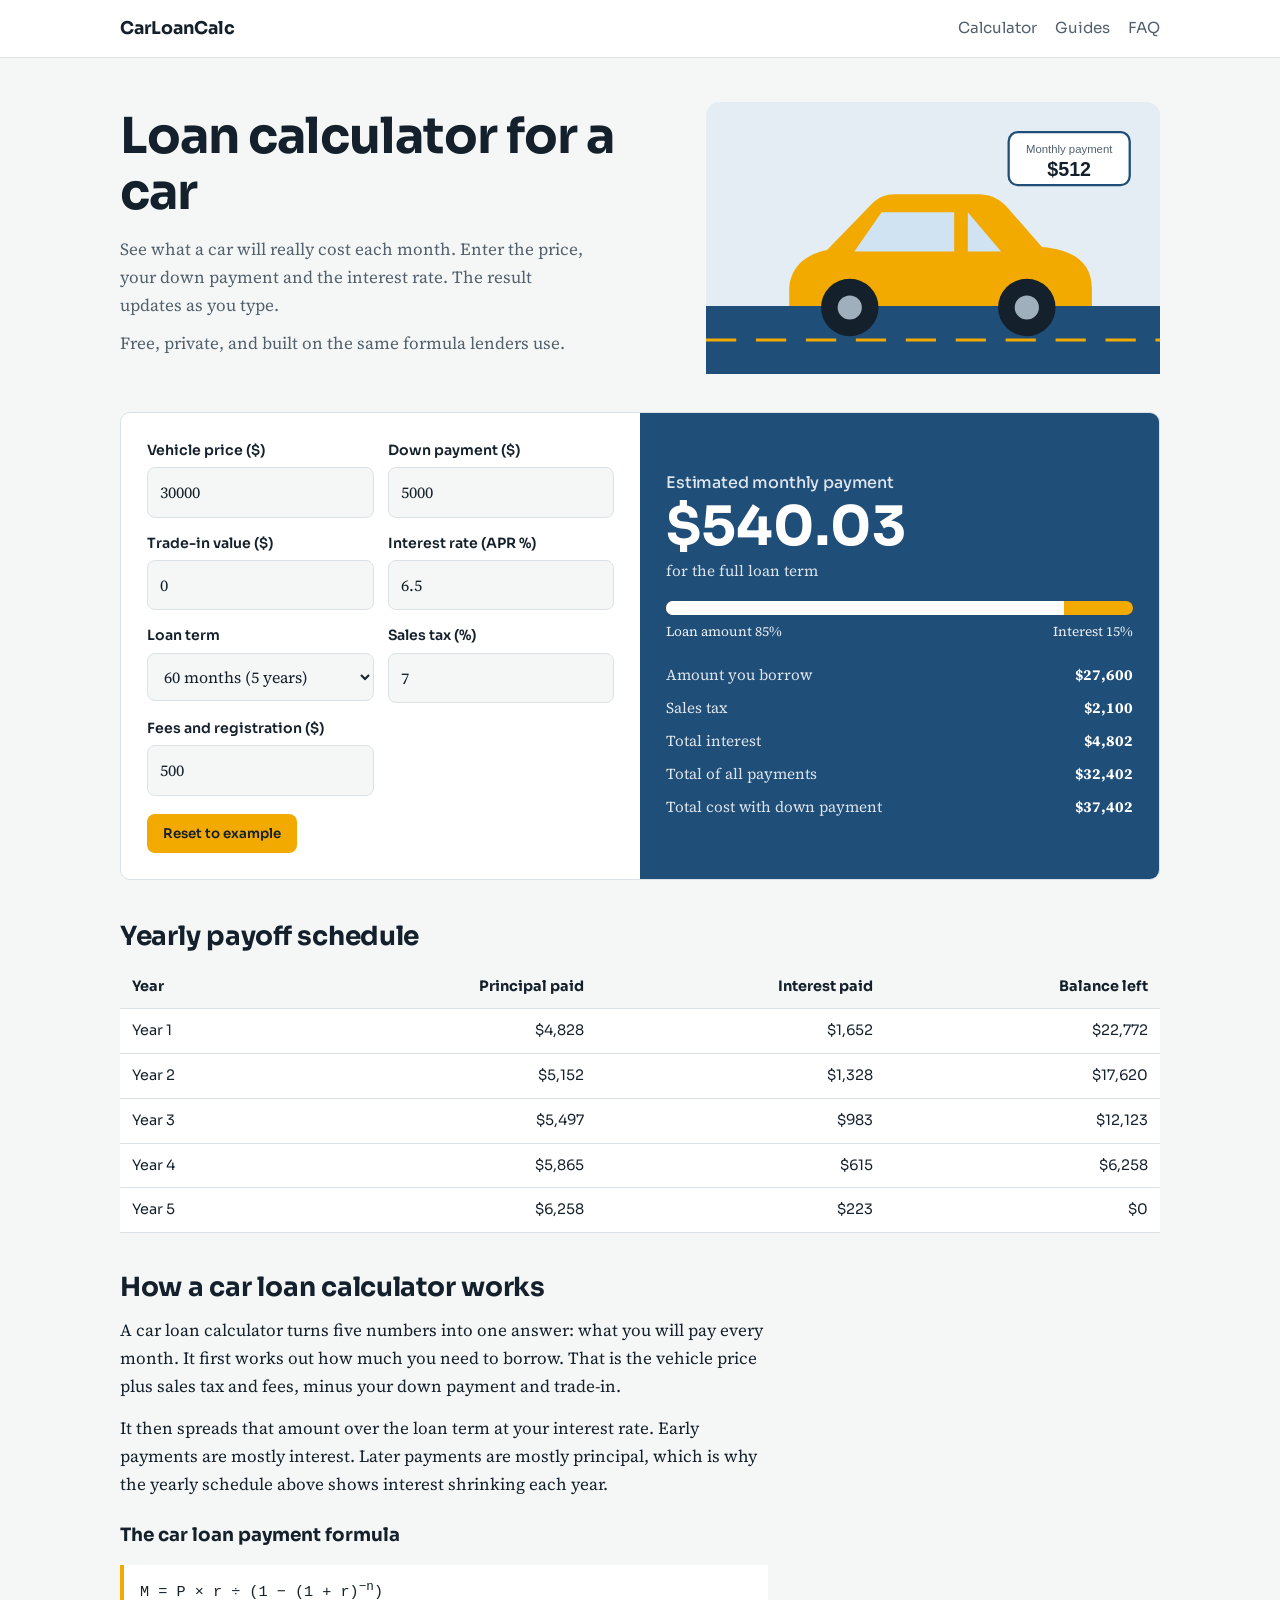
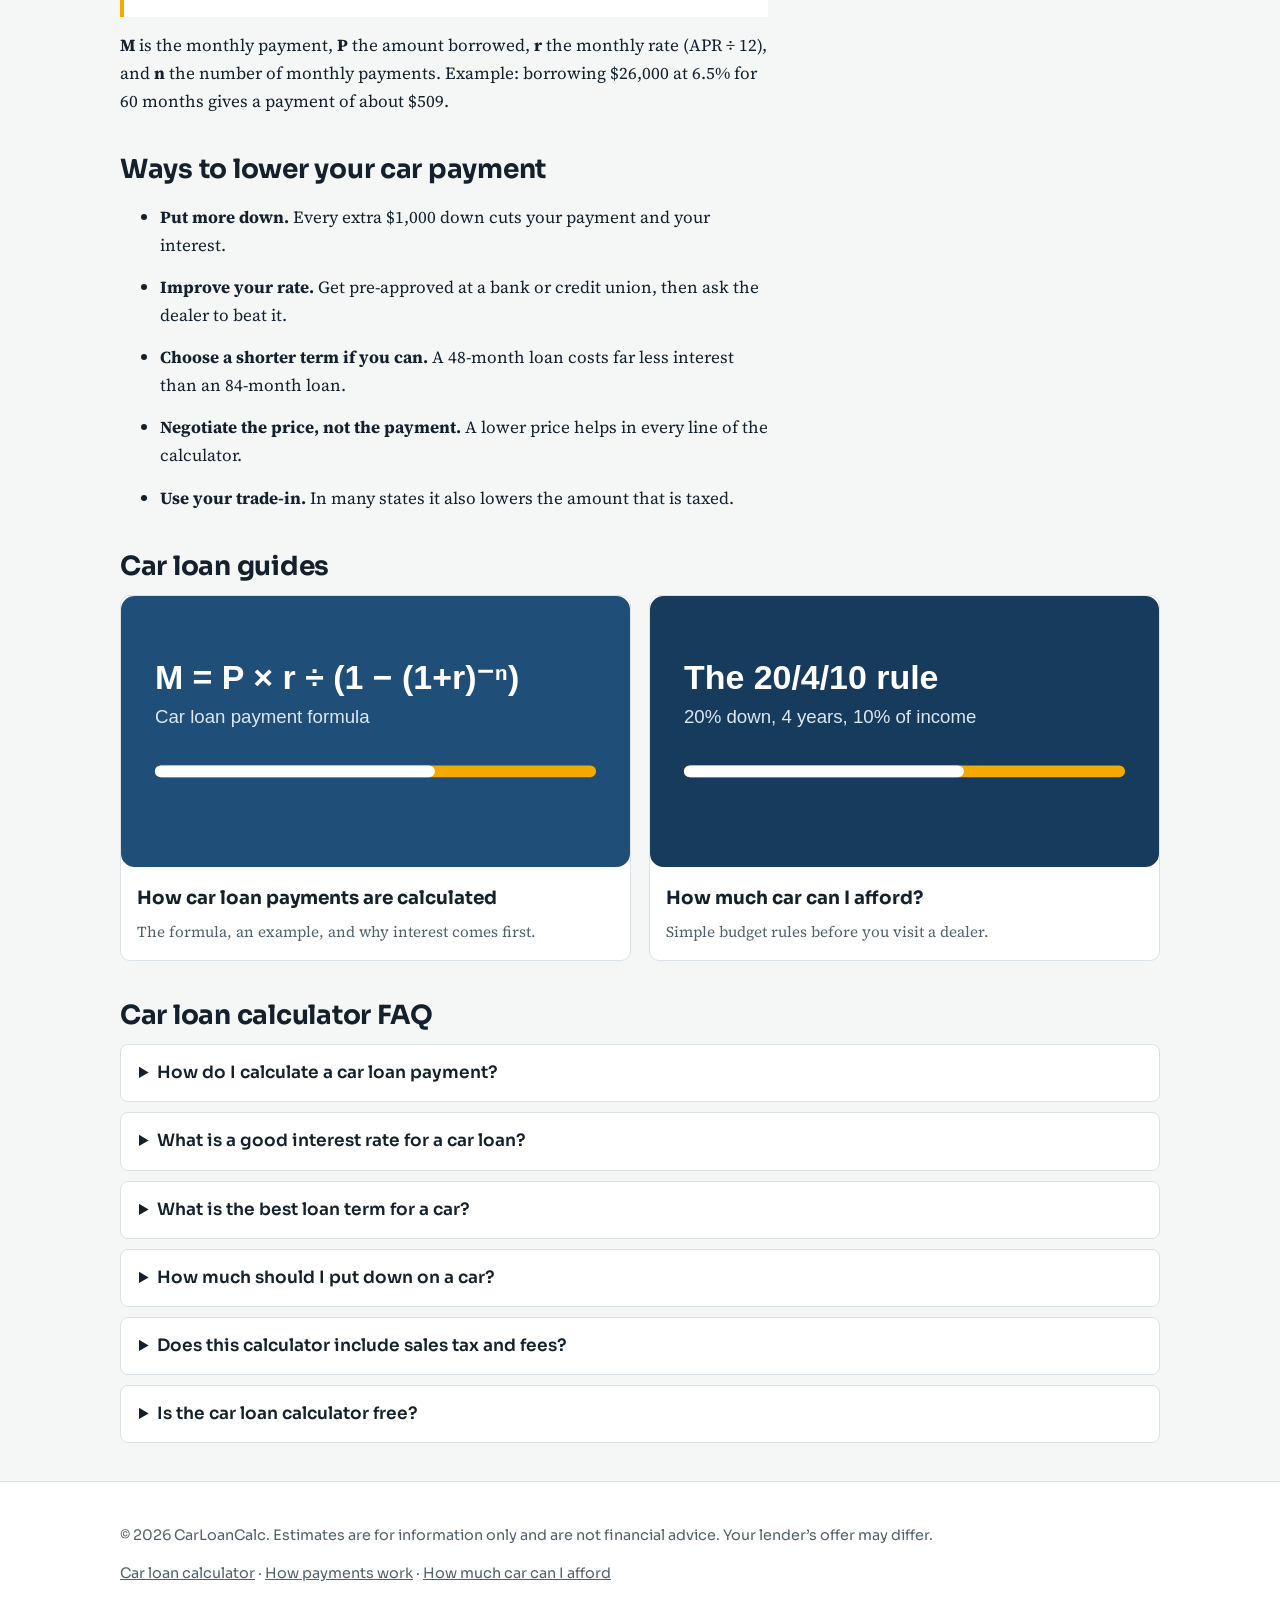
==== index.html @ 8ea5f82b "Move site files to repo root" ====
<!DOCTYPE html>
<html lang="en"><head><meta charset="utf-8"><meta name="viewport" content="width=device-width, initial-scale=1">
<title>Car Loan Calculator: Estimate Your Monthly Payment (Free)</title><meta name="description" content="Free loan calculator for a car. Enter price, down payment, trade-in, rate, term and tax to see your monthly payment, total interest and a yearly payoff schedule.">
<link rel="canonical" href="https://loancalculatorforacar.github.io/index.html"><meta name="robots" content="index, follow, max-image-preview:large">
<meta property="og:type" content="website"><meta property="og:title" content="Car Loan Calculator: Estimate Your Monthly Payment (Free)"><meta property="og:description" content="Free loan calculator for a car. Enter price, down payment, trade-in, rate, term and tax to see your monthly payment, total interest and a yearly payoff schedule."><meta property="og:url" content="https://loancalculatorforacar.github.io/index.html"><meta property="og:image" content="https://loancalculatorforacar.github.io/images/hero-car.svg">
<meta name="twitter:card" content="summary_large_image"><meta name="theme-color" content="#1f4e79">
<link rel="icon" href="images/favicon.svg" type="image/svg+xml"><link rel="preconnect" href="https://fonts.googleapis.com"><link rel="preconnect" href="https://fonts.gstatic.com" crossorigin><link href="https://fonts.googleapis.com/css2?family=Sora:wght@500;700&family=Source+Serif+4:wght@400;600&display=swap" rel="stylesheet">
<link rel="stylesheet" href="css/style.css">
<script type="application/ld+json">{"@context": "https://schema.org", "@graph": [{"@type": "WebApplication", "name": "Car Loan Calculator", "url": "https://loancalculatorforacar.github.io/", "applicationCategory": "FinanceApplication", "operatingSystem": "Any", "offers": {"@type": "Offer", "price": "0", "priceCurrency": "USD"}}, {"@type": "FAQPage", "mainEntity": [{"@type": "Question", "name": "How do I calculate a car loan payment?", "acceptedAnswer": {"@type": "Answer", "text": "Subtract your down payment and trade-in from the vehicle price, add sales tax and fees, then divide the loan into equal monthly payments that include interest. Our car loan calculator does this instantly using the standard amortization formula."}}, {"@type": "Question", "name": "What is a good interest rate for a car loan?", "acceptedAnswer": {"@type": "Answer", "text": "Rates depend on your credit score, loan term, and whether the car is new or used. Borrowers with strong credit usually get the lowest rates, so compare offers from a bank, a credit union, and the dealer before you sign."}}, {"@type": "Question", "name": "What is the best loan term for a car?", "acceptedAnswer": {"@type": "Answer", "text": "Shorter terms such as 36 to 60 months cost less interest overall. Longer terms of 72 to 84 months lower the monthly payment but increase total interest and the risk of owing more than the car is worth."}}, {"@type": "Question", "name": "How much should I put down on a car?", "acceptedAnswer": {"@type": "Answer", "text": "Many buyers aim for about 20% on a new car and 10% on a used car. A bigger down payment reduces your loan, your monthly payment, and the interest you pay."}}, {"@type": "Question", "name": "Does this calculator include sales tax and fees?", "acceptedAnswer": {"@type": "Answer", "text": "Yes. Enter your local sales tax rate and any documentation or registration fees. They are added to the amount you borrow."}}, {"@type": "Question", "name": "Is the car loan calculator free?", "acceptedAnswer": {"@type": "Answer", "text": "Yes. It is free, needs no sign-up, and runs entirely in your browser. Nothing you type is sent or stored."}}]}]}</script></head><body>
<header class="site"><div class="wrap"><a class="brand" href="index.html">CarLoanCalc</a><nav aria-label="Main"><a href="index.html#calculator">Calculator</a><a href="index.html#articles">Guides</a><a href="index.html#faq">FAQ</a></nav></div></header>
<main class="wrap">
<div class="hero"><div><h1>Loan calculator for a car</h1><p>See what a car will really cost each month. Enter the price, your down payment and the interest rate. The result updates as you type.</p><p>Free, private, and built on the same formula lenders use.</p></div>
<img src="images/hero-car.svg" width="600" height="360" alt="Illustration of a yellow sedan next to a monthly car loan payment estimate"></div>
<section id="calculator" aria-label="Car loan calculator"><div class="calc">
<form id="calc-form" novalidate><div class="fields">
<div class="f"><label for="price">Vehicle price ($)</label><input id="price" type="number" inputmode="decimal" min="0" value="30000"></div>
<div class="f"><label for="down">Down payment ($)</label><input id="down" type="number" inputmode="decimal" min="0" value="5000"></div>
<div class="f"><label for="trade">Trade-in value ($)</label><input id="trade" type="number" inputmode="decimal" min="0" value="0"></div>
<div class="f"><label for="rate">Interest rate (APR %)</label><input id="rate" type="number" inputmode="decimal" min="0" step="0.01" value="6.5"></div>
<div class="f"><label for="term">Loan term</label><select id="term"><option value="24">24 months (2 years)</option><option value="36">36 months (3 years)</option><option value="48">48 months (4 years)</option><option value="60" selected>60 months (5 years)</option><option value="72">72 months (6 years)</option><option value="84">84 months (7 years)</option></select></div>
<div class="f"><label for="tax">Sales tax (%)</label><input id="tax" type="number" inputmode="decimal" min="0" step="0.01" value="7"></div>
<div class="f"><label for="fees">Fees and registration ($)</label><input id="fees" type="number" inputmode="decimal" min="0" value="500"></div>
</div><button class="btn" type="reset" id="reset">Reset to example</button></form>
<div class="result" aria-live="polite"><h2>Estimated monthly payment</h2><div class="big" id="monthly">$0</div><p class="sub">for the full loan term</p>
<div class="bar"><i id="bar-p"></i></div><div class="legend"><span id="l-p"></span><span id="l-i"></span></div>
<dl><dt>Amount you borrow</dt><dd id="r-loan"></dd><dt>Sales tax</dt><dd id="r-tax"></dd><dt>Total interest</dt><dd id="r-interest"></dd><dt>Total of all payments</dt><dd id="r-total"></dd><dt>Total cost with down payment</dt><dd id="r-all"></dd></dl></div></div>
<h2>Yearly payoff schedule</h2><div class="tablebox"><table><caption class="sr" style="display:none">Yearly car loan amortization</caption><thead><tr><th>Year</th><th>Principal paid</th><th>Interest paid</th><th>Balance left</th></tr></thead><tbody id="sched"></tbody></table></div></section>

<section class="prose"><h2>How a car loan calculator works</h2>
<p>A car loan calculator turns five numbers into one answer: what you will pay every month. It first works out how much you need to borrow. That is the vehicle price plus sales tax and fees, minus your down payment and trade-in.</p>
<p>It then spreads that amount over the loan term at your interest rate. Early payments are mostly interest. Later payments are mostly principal, which is why the yearly schedule above shows interest shrinking each year.</p>
<h3>The car loan payment formula</h3><div class="formula">M = P × r ÷ (1 − (1 + r)<sup>−n</sup>)</div>
<p><strong>M</strong> is the monthly payment, <strong>P</strong> the amount borrowed, <strong>r</strong> the monthly rate (APR ÷ 12), and <strong>n</strong> the number of monthly payments. Example: borrowing $26,000 at 6.5% for 60 months gives a payment of about $509.</p></section>

<section class="prose"><h2>Ways to lower your car payment</h2><ul>
<li><strong>Put more down.</strong> Every extra $1,000 down cuts your payment and your interest.</li>
<li><strong>Improve your rate.</strong> Get pre-approved at a bank or credit union, then ask the dealer to beat it.</li>
<li><strong>Choose a shorter term if you can.</strong> A 48-month loan costs far less interest than an 84-month loan.</li>
<li><strong>Negotiate the price, not the payment.</strong> A lower price helps in every line of the calculator.</li>
<li><strong>Use your trade-in.</strong> In many states it also lowers the amount that is taxed.</li></ul></section>

<section id="articles"><h2>Car loan guides</h2><div class="cards">
<a class="card" href="articles/how-car-loan-payments-are-calculated.html"><img src="images/article-formula.svg" width="600" height="320" loading="lazy" alt="Diagram showing principal and interest in a car loan payment"><div><h3>How car loan payments are calculated</h3><p>The formula, an example, and why interest comes first.</p></div></a>
<a class="card" href="articles/how-much-car-can-i-afford.html"><img src="images/article-afford.svg" width="600" height="320" loading="lazy" alt="Budget illustration showing how much car you can afford"><div><h3>How much car can I afford?</h3><p>Simple budget rules before you visit a dealer.</p></div></a></div></section>

<section id="faq"><h2>Car loan calculator FAQ</h2><details><summary>How do I calculate a car loan payment?</summary><p>Subtract your down payment and trade-in from the vehicle price, add sales tax and fees, then divide the loan into equal monthly payments that include interest. Our car loan calculator does this instantly using the standard amortization formula.</p></details><details><summary>What is a good interest rate for a car loan?</summary><p>Rates depend on your credit score, loan term, and whether the car is new or used. Borrowers with strong credit usually get the lowest rates, so compare offers from a bank, a credit union, and the dealer before you sign.</p></details><details><summary>What is the best loan term for a car?</summary><p>Shorter terms such as 36 to 60 months cost less interest overall. Longer terms of 72 to 84 months lower the monthly payment but increase total interest and the risk of owing more than the car is worth.</p></details><details><summary>How much should I put down on a car?</summary><p>Many buyers aim for about 20% on a new car and 10% on a used car. A bigger down payment reduces your loan, your monthly payment, and the interest you pay.</p></details><details><summary>Does this calculator include sales tax and fees?</summary><p>Yes. Enter your local sales tax rate and any documentation or registration fees. They are added to the amount you borrow.</p></details><details><summary>Is the car loan calculator free?</summary><p>Yes. It is free, needs no sign-up, and runs entirely in your browser. Nothing you type is sent or stored.</p></details></section></main><footer><div class="wrap"><p>&copy; 2026 CarLoanCalc. Estimates are for information only and are not financial advice. Your lender’s offer may differ.</p><p><a href="index.html">Car loan calculator</a> · <a href="articles/how-car-loan-payments-are-calculated.html">How payments work</a> · <a href="articles/how-much-car-can-i-afford.html">How much car can I afford</a></p></div></footer><script src="js/calculator.js" defer></script></body></html>
---- css/style.css ----
:root{--bg:#f5f7f6;--surface:#fff;--ink:#14202b;--muted:#51606c;--road:#1f4e79;--amber:#f2a900;--line:#dbe2e6;--r:10px}
@media(prefers-color-scheme:dark){:root{--bg:#0f1820;--surface:#16222d;--ink:#eaf0f4;--muted:#9fb0bc;--road:#7db3e6;--line:#27384a}}
*{box-sizing:border-box}html{scroll-behavior:smooth}
body{margin:0;background:var(--bg);color:var(--ink);font:17px/1.65 "Source Serif 4",Georgia,serif}
h1,h2,h3,.brand,label,button,nav,table,summary,footer,.crumbs{font-family:Sora,system-ui,-apple-system,"Segoe UI",sans-serif}
.wrap{max-width:1080px;margin:0 auto;padding:0 20px}
a{color:var(--road)}a:focus-visible,button:focus-visible,input:focus-visible,select:focus-visible,summary:focus-visible{outline:3px solid var(--amber);outline-offset:2px}
header.site{background:var(--surface);border-bottom:1px solid var(--line)}
header.site .wrap{display:flex;justify-content:space-between;align-items:center;gap:16px;padding-top:14px;padding-bottom:14px;flex-wrap:wrap}
.brand{font-weight:700;color:var(--ink);text-decoration:none;font-size:1.1rem}
nav a{margin-left:18px;text-decoration:none;color:var(--muted);font-size:.95rem}nav a:hover{color:var(--road)}
.hero{display:grid;grid-template-columns:1.1fr .9fr;gap:32px;align-items:center;padding:44px 0 20px}
.hero h1{font-size:clamp(2rem,4.6vw,3.1rem);line-height:1.12;margin:0 0 14px;letter-spacing:-.02em}
.hero p{color:var(--muted);margin:0 0 10px;max-width:52ch}
.hero img{width:100%;height:auto}
.calc{display:grid;grid-template-columns:1fr 1fr;background:var(--surface);border:1px solid var(--line);border-radius:var(--r);overflow:hidden;margin:18px 0 40px}
.calc form{padding:26px}.fields{display:grid;grid-template-columns:1fr 1fr;gap:14px}
.f{display:flex;flex-direction:column;gap:5px}
label{font-size:.88rem;font-weight:600}
input,select{font:inherit;font-size:1rem;padding:11px 12px;border:1px solid var(--line);border-radius:8px;background:var(--bg);color:var(--ink);width:100%}
.result{background:var(--road);color:#fff;padding:26px;display:flex;flex-direction:column;justify-content:center}
@media(prefers-color-scheme:dark){.result{background:#12304b;color:#eaf0f4}}
.result h2{margin:0;font-size:1rem;font-weight:500;opacity:.85}
.big{font-family:Sora,sans-serif;font-size:clamp(2.4rem,6vw,3.4rem);font-weight:700;line-height:1.1;margin:4px 0 2px}
.sub{opacity:.85;font-size:.95rem;margin:0 0 18px}
.bar{height:14px;border-radius:7px;overflow:hidden;background:var(--amber)}.bar i{display:block;height:100%;background:#fff}
.legend{display:flex;justify-content:space-between;font-size:.85rem;margin:6px 0 18px;opacity:.9}
dl{margin:0;display:grid;grid-template-columns:1fr auto;gap:8px 14px;font-size:.95rem}dt{opacity:.85}dd{margin:0;font-weight:700;text-align:right}
.btn{font-weight:600;background:var(--amber);color:#14202b;border:0;border-radius:8px;padding:11px 16px;cursor:pointer;margin-top:18px}
.tablebox{overflow-x:auto;margin:0 0 30px}
table{width:100%;border-collapse:collapse;font-size:.9rem;background:var(--surface)}
th,td{padding:10px 12px;border-bottom:1px solid var(--line);text-align:right}th:first-child,td:first-child{text-align:left}th{background:var(--bg)}
main section{margin:0 0 38px}main h2{font-size:1.65rem;line-height:1.25;letter-spacing:-.01em;margin:0 0 12px}main h3{font-size:1.15rem;margin:22px 0 6px}
.prose{max-width:72ch}.prose p,.prose li{margin:0 0 14px}
.formula{font-family:ui-monospace,Menlo,Consolas,monospace;font-size:.95rem;background:var(--surface);border-left:4px solid var(--amber);padding:12px 16px;overflow-x:auto;margin:14px 0}
.cards{display:grid;grid-template-columns:repeat(auto-fit,minmax(260px,1fr));gap:18px}
.card{background:var(--surface);border:1px solid var(--line);border-radius:var(--r);overflow:hidden;text-decoration:none;color:inherit;display:block}
.card img{width:100%;height:auto;display:block}.card div{padding:16px}.card h3{margin:0 0 6px}.card p{margin:0;color:var(--muted);font-size:.95rem}
details{background:var(--surface);border:1px solid var(--line);border-radius:8px;padding:14px 18px;margin-bottom:10px}
summary{cursor:pointer;font-weight:600}details p{margin:10px 0 0}
.crumbs{font-size:.85rem;color:var(--muted);padding-top:22px}
article.post{max-width:72ch;margin:0 auto;padding:10px 20px 40px}article.post h1{font-size:clamp(1.9rem,4vw,2.6rem);line-height:1.15;letter-spacing:-.02em}
article.post h2{font-size:1.4rem;margin-top:28px}article.post img{width:100%;height:auto;border-radius:var(--r)}
.cta{background:var(--surface);border:1px solid var(--line);border-left:4px solid var(--amber);padding:18px;border-radius:8px;margin:28px 0}
footer{background:var(--surface);border-top:1px solid var(--line);padding:28px 0;color:var(--muted);font-size:.9rem}footer a{color:var(--muted)}
@media(max-width:800px){.hero,.calc,.fields{grid-template-columns:1fr}nav a{margin:0 14px 0 0}}
@media(prefers-reduced-motion:reduce){html{scroll-behavior:auto}}
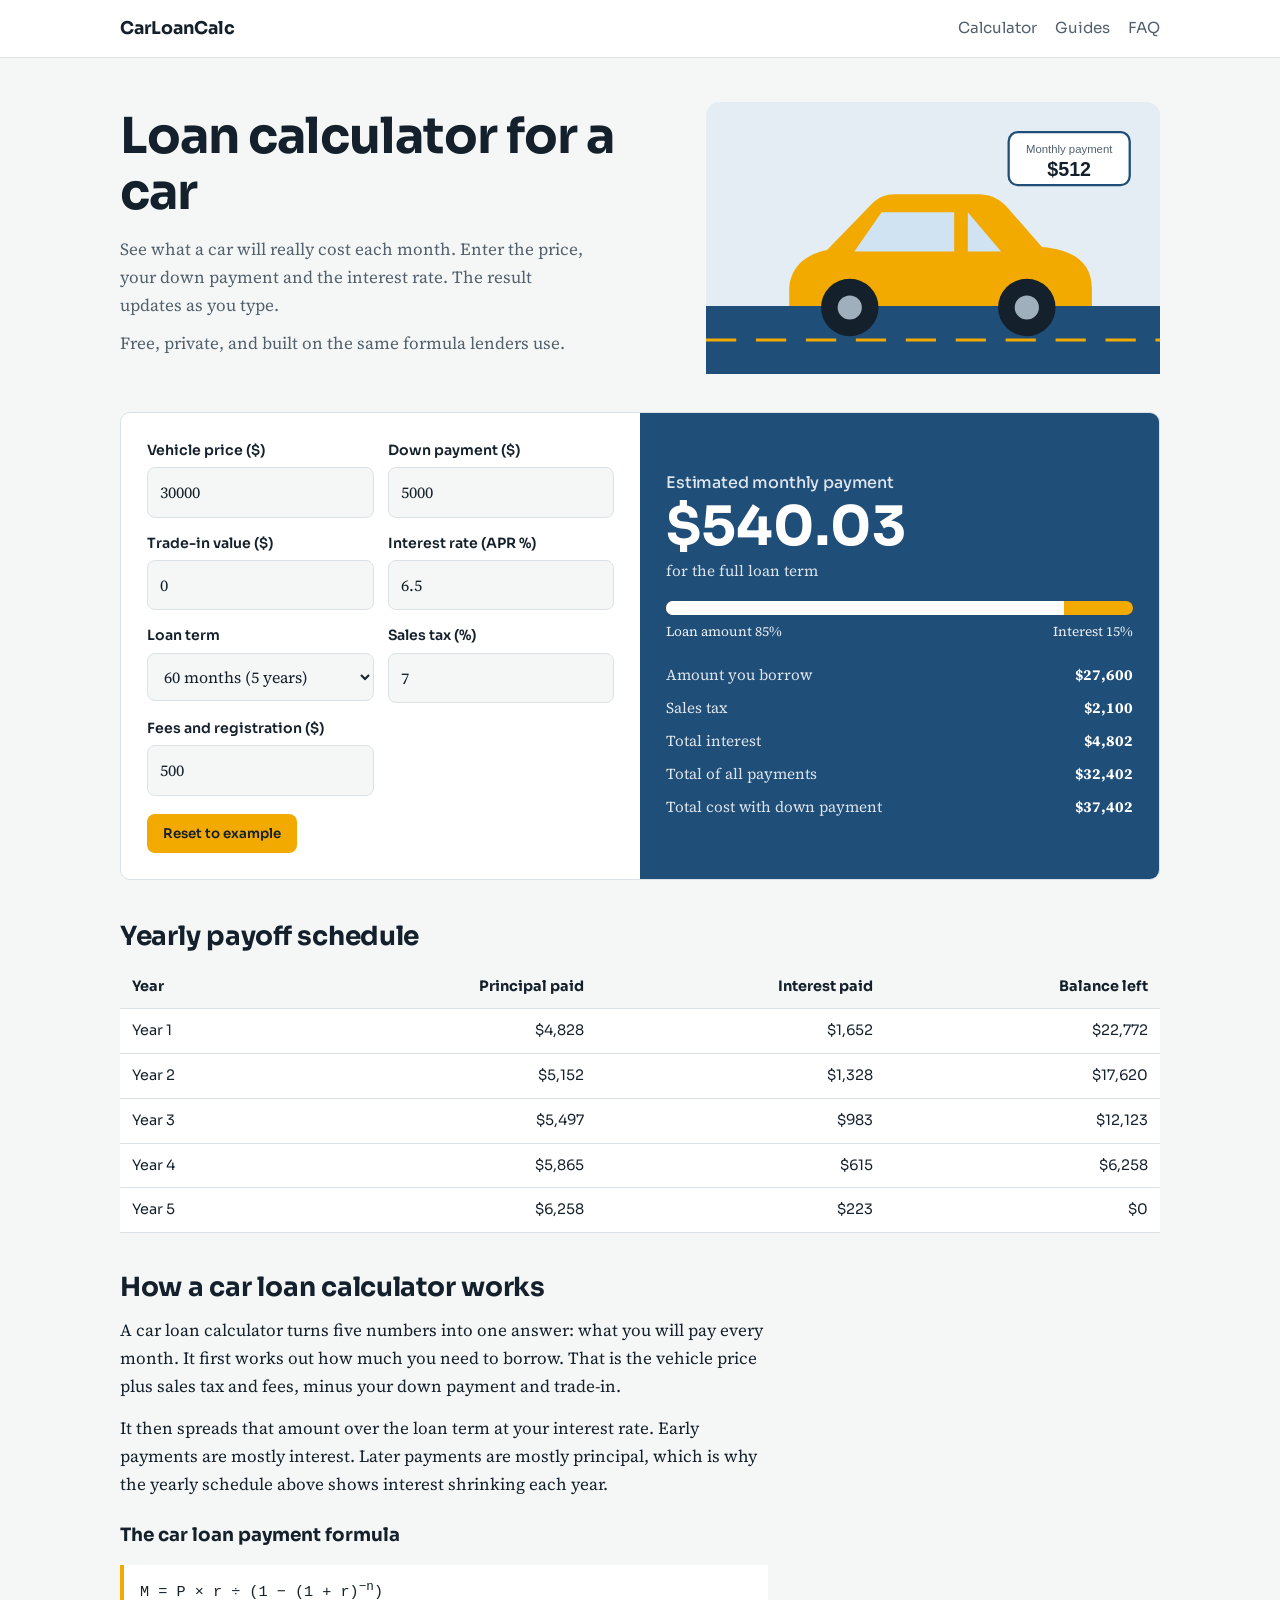
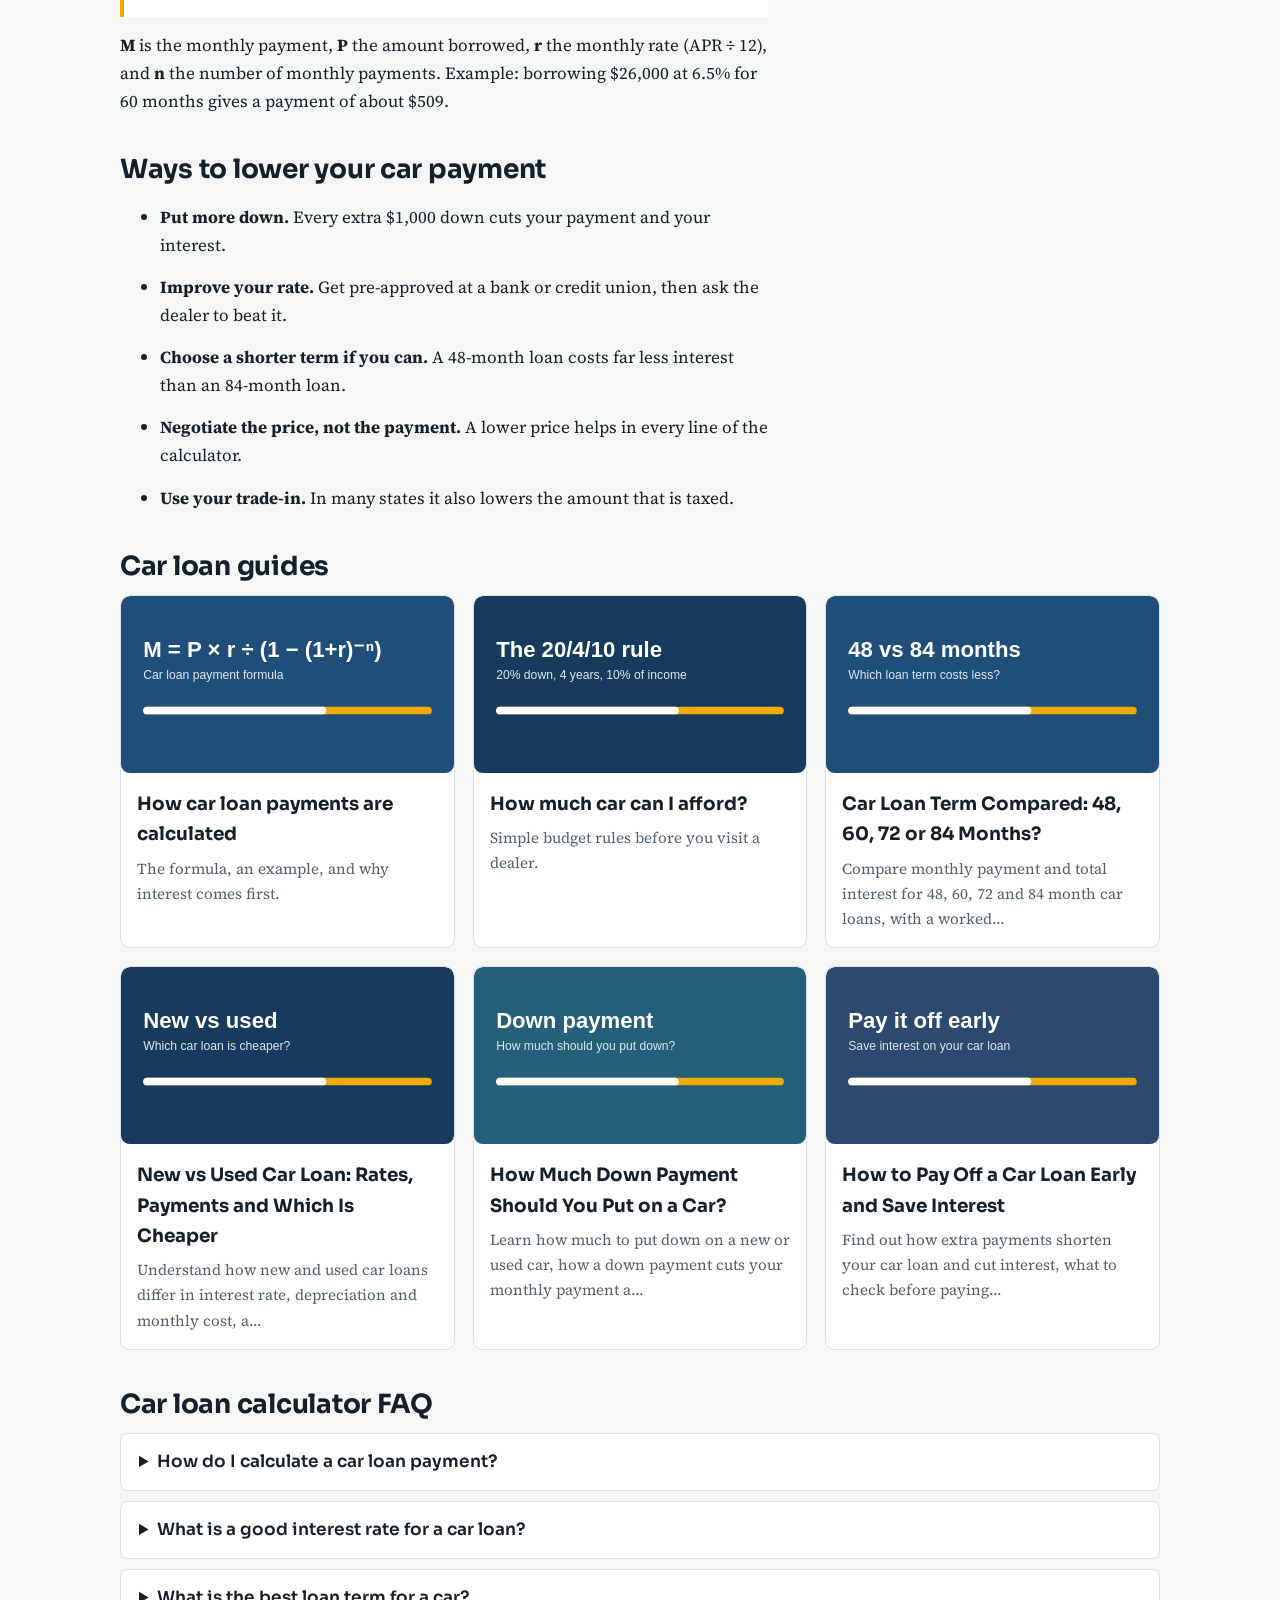
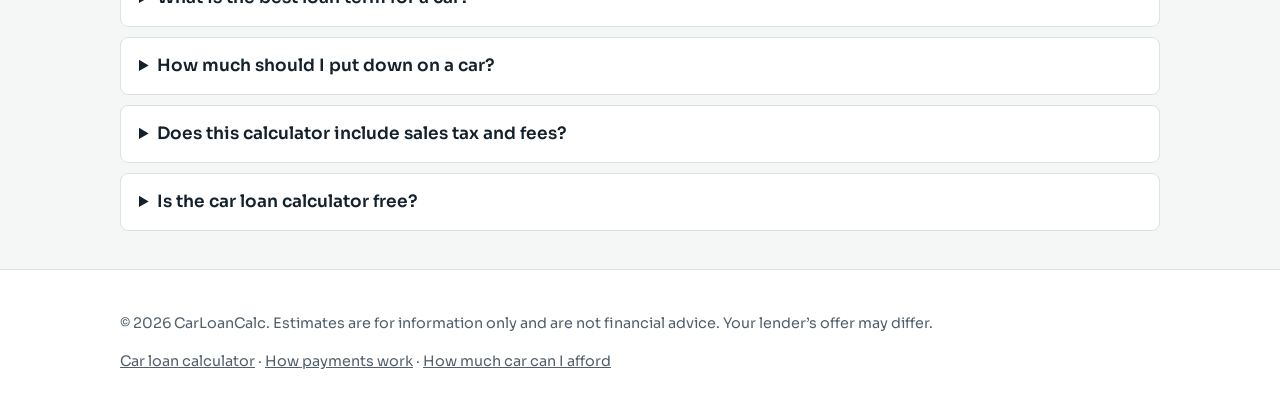
==== commit 34af5cdc: "Add four new articles" ====
--- a/index.html
+++ b/index.html
@@ -41,6 +41,6 @@
 
 <section id="articles"><h2>Car loan guides</h2><div class="cards">
 <a class="card" href="articles/how-car-loan-payments-are-calculated.html"><img src="images/article-formula.svg" width="600" height="320" loading="lazy" alt="Diagram showing principal and interest in a car loan payment"><div><h3>How car loan payments are calculated</h3><p>The formula, an example, and why interest comes first.</p></div></a>
-<a class="card" href="articles/how-much-car-can-i-afford.html"><img src="images/article-afford.svg" width="600" height="320" loading="lazy" alt="Budget illustration showing how much car you can afford"><div><h3>How much car can I afford?</h3><p>Simple budget rules before you visit a dealer.</p></div></a></div></section>
+<a class="card" href="articles/how-much-car-can-i-afford.html"><img src="images/article-afford.svg" width="600" height="320" loading="lazy" alt="Budget illustration showing how much car you can afford"><div><h3>How much car can I afford?</h3><p>Simple budget rules before you visit a dealer.</p></div></a><a class="card" href="articles/car-loan-term-48-60-72-84-months.html"><img src="images/article-term.svg" width="600" height="320" loading="lazy" alt="Chart comparing 48, 60, 72 and 84 month car loan terms"><div><h3>Car Loan Term Compared: 48, 60, 72 or 84 Months?</h3><p>Compare monthly payment and total interest for 48, 60, 72 and 84 month car loans, with a worked…</p></div></a><a class="card" href="articles/new-vs-used-car-loan.html"><img src="images/article-used.svg" width="600" height="320" loading="lazy" alt="Comparison of a new and a used car loan"><div><h3>New vs Used Car Loan: Rates, Payments and Which Is Cheaper</h3><p>Understand how new and used car loans differ in interest rate, depreciation and monthly cost, a…</p></div></a><a class="card" href="articles/how-much-down-payment-on-a-car.html"><img src="images/article-down.svg" width="600" height="320" loading="lazy" alt="Illustration showing how a down payment reduces a car loan"><div><h3>How Much Down Payment Should You Put on a Car?</h3><p>Learn how much to put down on a new or used car, how a down payment cuts your monthly payment a…</p></div></a><a class="card" href="articles/how-to-pay-off-a-car-loan-early.html"><img src="images/article-early.svg" width="600" height="320" loading="lazy" alt="Illustration of paying off a car loan early"><div><h3>How to Pay Off a Car Loan Early and Save Interest</h3><p>Find out how extra payments shorten your car loan and cut interest, what to check before paying…</p></div></a></div></section>
 
 <section id="faq"><h2>Car loan calculator FAQ</h2><details><summary>How do I calculate a car loan payment?</summary><p>Subtract your down payment and trade-in from the vehicle price, add sales tax and fees, then divide the loan into equal monthly payments that include interest. Our car loan calculator does this instantly using the standard amortization formula.</p></details><details><summary>What is a good interest rate for a car loan?</summary><p>Rates depend on your credit score, loan term, and whether the car is new or used. Borrowers with strong credit usually get the lowest rates, so compare offers from a bank, a credit union, and the dealer before you sign.</p></details><details><summary>What is the best loan term for a car?</summary><p>Shorter terms such as 36 to 60 months cost less interest overall. Longer terms of 72 to 84 months lower the monthly payment but increase total interest and the risk of owing more than the car is worth.</p></details><details><summary>How much should I put down on a car?</summary><p>Many buyers aim for about 20% on a new car and 10% on a used car. A bigger down payment reduces your loan, your monthly payment, and the interest you pay.</p></details><details><summary>Does this calculator include sales tax and fees?</summary><p>Yes. Enter your local sales tax rate and any documentation or registration fees. They are added to the amount you borrow.</p></details><details><summary>Is the car loan calculator free?</summary><p>Yes. It is free, needs no sign-up, and runs entirely in your browser. Nothing you type is sent or stored.</p></details></section></main><footer><div class="wrap"><p>&copy; 2026 CarLoanCalc. Estimates are for information only and are not financial advice. Your lender’s offer may differ.</p><p><a href="index.html">Car loan calculator</a> · <a href="articles/how-car-loan-payments-are-calculated.html">How payments work</a> · <a href="articles/how-much-car-can-i-afford.html">How much car can I afford</a></p></div></footer><script src="js/calculator.js" defer></script></body></html>
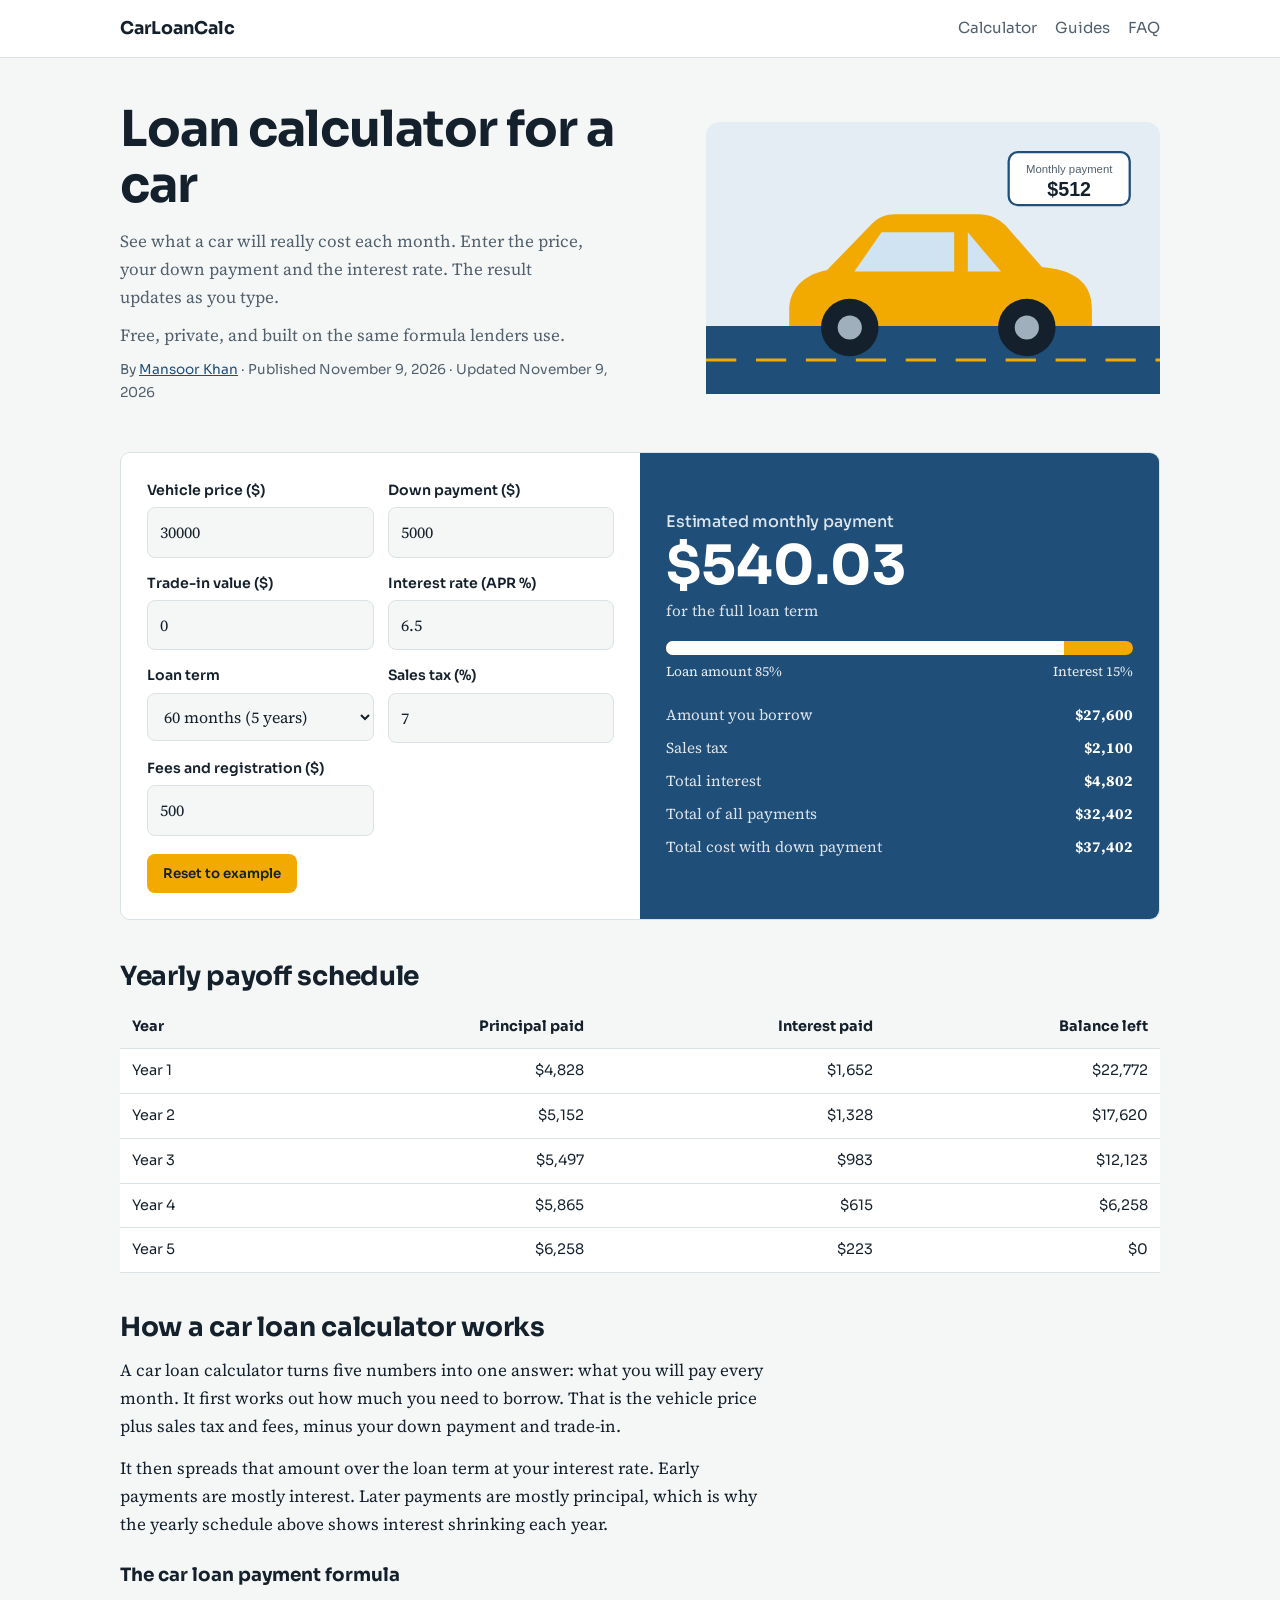
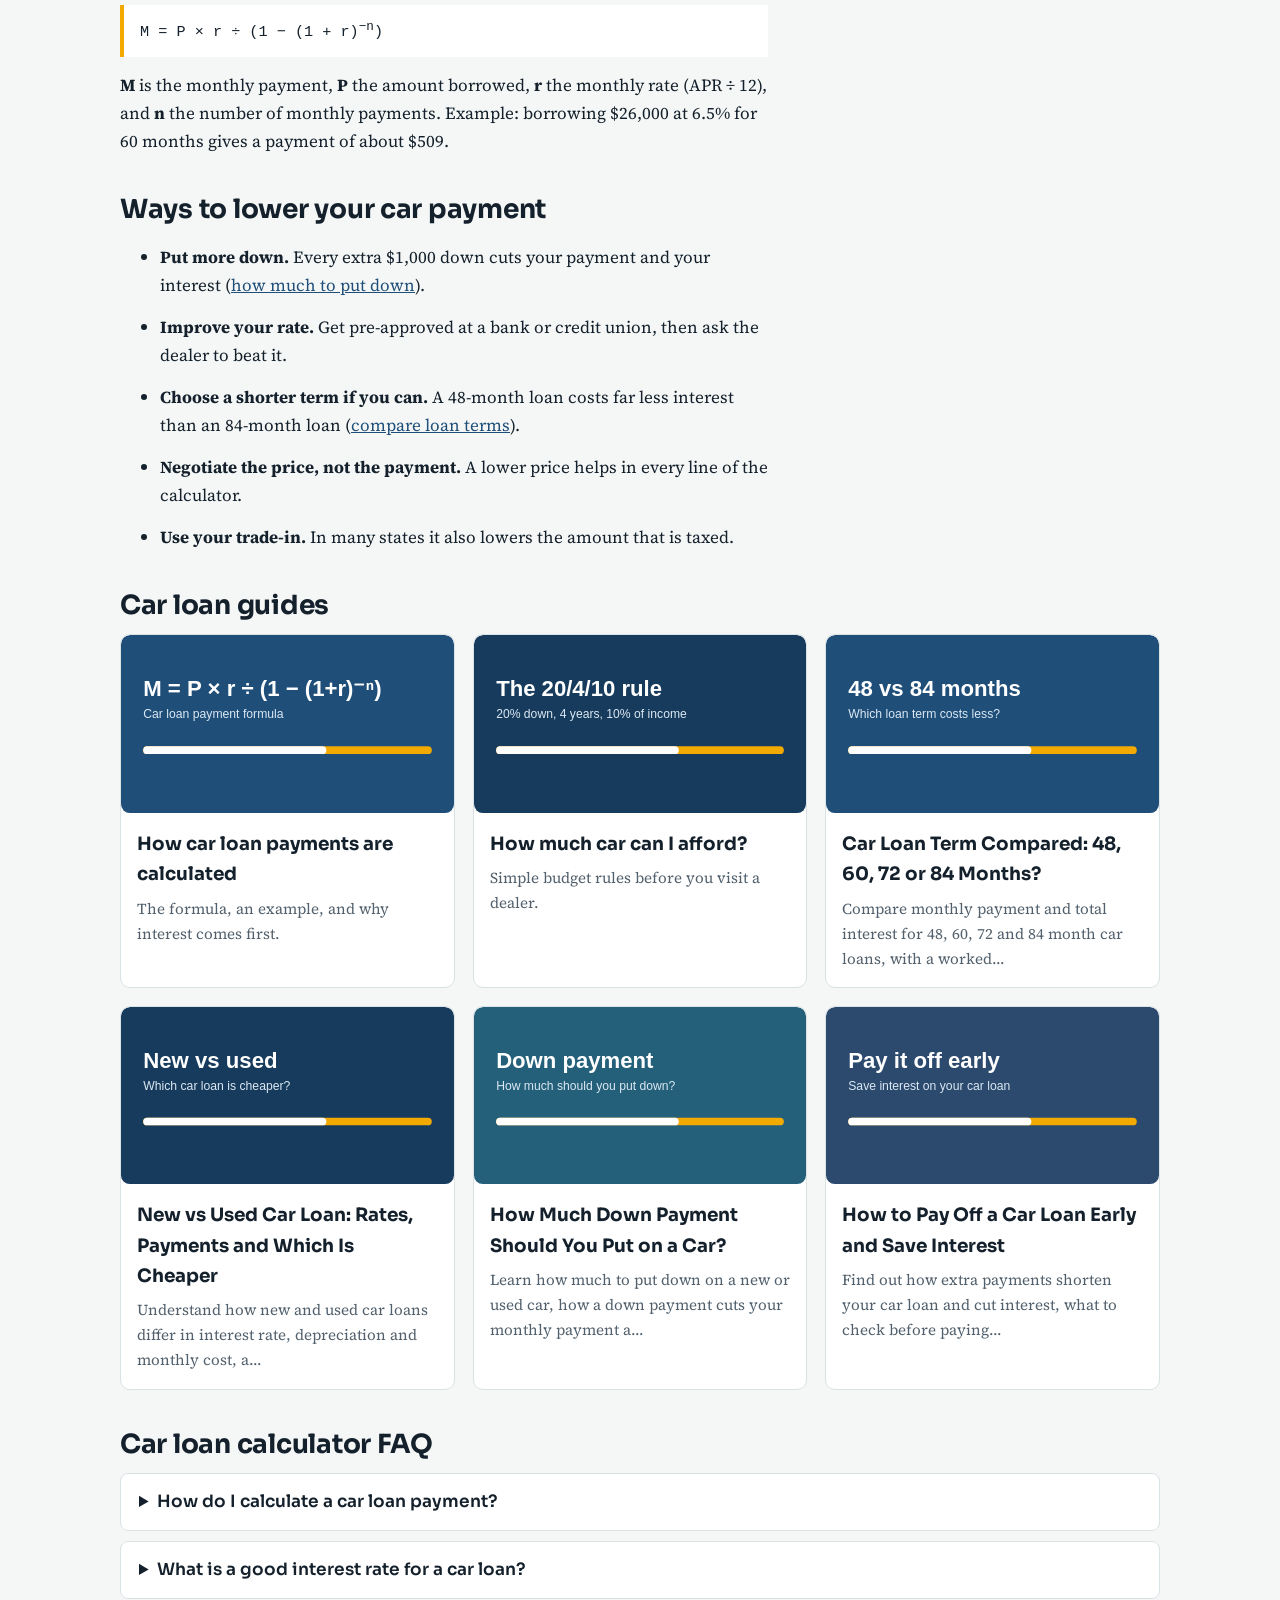
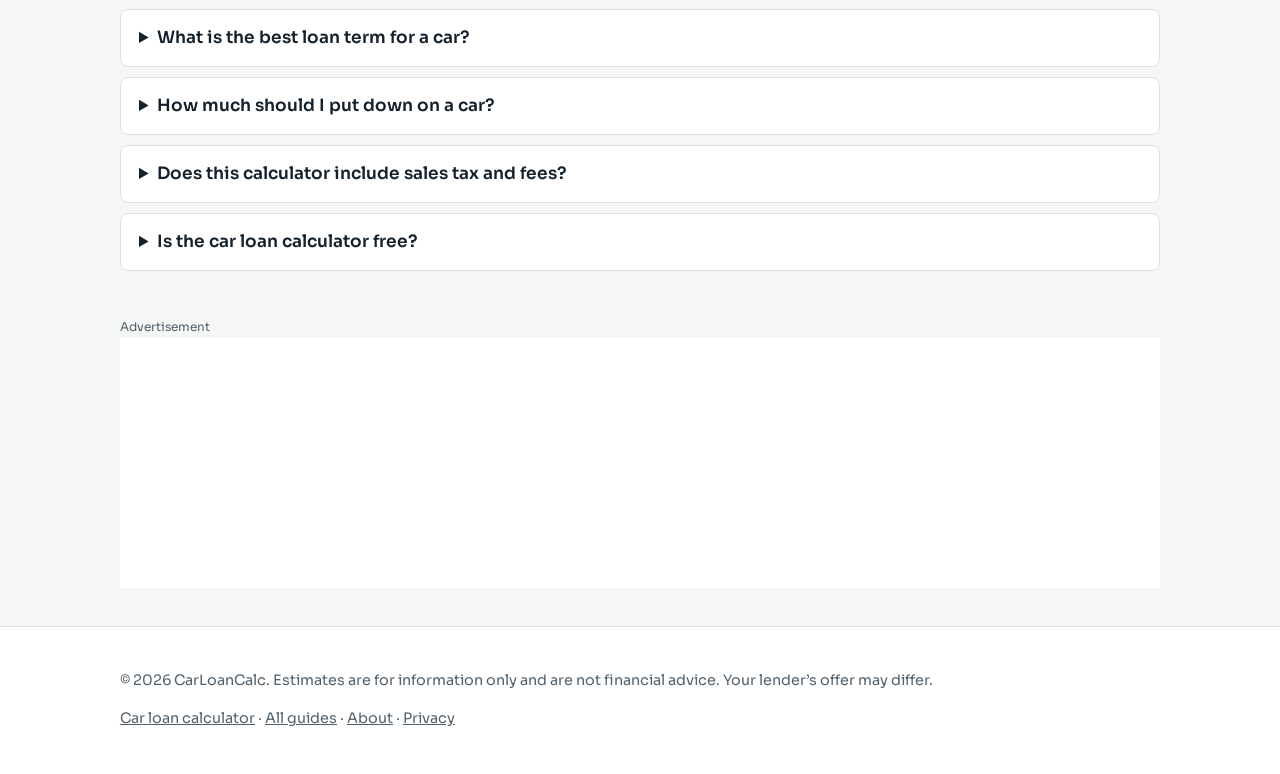
==== commit 11ff56c8: "Add dates, author, related links, llms.txt, privacy page" ====
--- a/index.html
+++ b/index.html
@@ -6,10 +6,10 @@
 <meta name="twitter:card" content="summary_large_image"><meta name="theme-color" content="#1f4e79">
 <link rel="icon" href="images/favicon.svg" type="image/svg+xml"><link rel="preconnect" href="https://fonts.googleapis.com"><link rel="preconnect" href="https://fonts.gstatic.com" crossorigin><link href="https://fonts.googleapis.com/css2?family=Sora:wght@500;700&family=Source+Serif+4:wght@400;600&display=swap" rel="stylesheet">
 <link rel="stylesheet" href="css/style.css">
-<script type="application/ld+json">{"@context": "https://schema.org", "@graph": [{"@type": "WebApplication", "name": "Car Loan Calculator", "url": "https://loancalculatorforacar.github.io/", "applicationCategory": "FinanceApplication", "operatingSystem": "Any", "offers": {"@type": "Offer", "price": "0", "priceCurrency": "USD"}}, {"@type": "FAQPage", "mainEntity": [{"@type": "Question", "name": "How do I calculate a car loan payment?", "acceptedAnswer": {"@type": "Answer", "text": "Subtract your down payment and trade-in from the vehicle price, add sales tax and fees, then divide the loan into equal monthly payments that include interest. Our car loan calculator does this instantly using the standard amortization formula."}}, {"@type": "Question", "name": "What is a good interest rate for a car loan?", "acceptedAnswer": {"@type": "Answer", "text": "Rates depend on your credit score, loan term, and whether the car is new or used. Borrowers with strong credit usually get the lowest rates, so compare offers from a bank, a credit union, and the dealer before you sign."}}, {"@type": "Question", "name": "What is the best loan term for a car?", "acceptedAnswer": {"@type": "Answer", "text": "Shorter terms such as 36 to 60 months cost less interest overall. Longer terms of 72 to 84 months lower the monthly payment but increase total interest and the risk of owing more than the car is worth."}}, {"@type": "Question", "name": "How much should I put down on a car?", "acceptedAnswer": {"@type": "Answer", "text": "Many buyers aim for about 20% on a new car and 10% on a used car. A bigger down payment reduces your loan, your monthly payment, and the interest you pay."}}, {"@type": "Question", "name": "Does this calculator include sales tax and fees?", "acceptedAnswer": {"@type": "Answer", "text": "Yes. Enter your local sales tax rate and any documentation or registration fees. They are added to the amount you borrow."}}, {"@type": "Question", "name": "Is the car loan calculator free?", "acceptedAnswer": {"@type": "Answer", "text": "Yes. It is free, needs no sign-up, and runs entirely in your browser. Nothing you type is sent or stored."}}]}]}</script></head><body>
+<script type="application/ld+json">{"@context": "https://schema.org", "@graph": [{"@type": "WebApplication", "name": "Car Loan Calculator", "url": "https://loancalculatorforacar.github.io/", "applicationCategory": "FinanceApplication", "datePublished": "2026-11-09", "dateModified": "2026-11-09", "author": {"@type": "Person", "name": "Mansoor Khan"}, "operatingSystem": "Any", "offers": {"@type": "Offer", "price": "0", "priceCurrency": "USD"}}, {"@type": "FAQPage", "mainEntity": [{"@type": "Question", "name": "How do I calculate a car loan payment?", "acceptedAnswer": {"@type": "Answer", "text": "Subtract your down payment and trade-in from the vehicle price, add sales tax and fees, then divide the loan into equal monthly payments that include interest. Our car loan calculator does this instantly using the standard amortization formula."}}, {"@type": "Question", "name": "What is a good interest rate for a car loan?", "acceptedAnswer": {"@type": "Answer", "text": "Rates depend on your credit score, loan term, and whether the car is new or used. Borrowers with strong credit usually get the lowest rates, so compare offers from a bank, a credit union, and the dealer before you sign."}}, {"@type": "Question", "name": "What is the best loan term for a car?", "acceptedAnswer": {"@type": "Answer", "text": "Shorter terms such as 36 to 60 months cost less interest overall. Longer terms of 72 to 84 months lower the monthly payment but increase total interest and the risk of owing more than the car is worth."}}, {"@type": "Question", "name": "How much should I put down on a car?", "acceptedAnswer": {"@type": "Answer", "text": "Many buyers aim for about 20% on a new car and 10% on a used car. A bigger down payment reduces your loan, your monthly payment, and the interest you pay."}}, {"@type": "Question", "name": "Does this calculator include sales tax and fees?", "acceptedAnswer": {"@type": "Answer", "text": "Yes. Enter your local sales tax rate and any documentation or registration fees. They are added to the amount you borrow."}}, {"@type": "Question", "name": "Is the car loan calculator free?", "acceptedAnswer": {"@type": "Answer", "text": "Yes. It is free, needs no sign-up, and runs entirely in your browser. Nothing you type is sent or stored."}}]}]}</script></head><body>
 <header class="site"><div class="wrap"><a class="brand" href="index.html">CarLoanCalc</a><nav aria-label="Main"><a href="index.html#calculator">Calculator</a><a href="index.html#articles">Guides</a><a href="index.html#faq">FAQ</a></nav></div></header>
 <main class="wrap">
-<div class="hero"><div><h1>Loan calculator for a car</h1><p>See what a car will really cost each month. Enter the price, your down payment and the interest rate. The result updates as you type.</p><p>Free, private, and built on the same formula lenders use.</p></div>
+<div class="hero"><div><h1>Loan calculator for a car</h1><p>See what a car will really cost each month. Enter the price, your down payment and the interest rate. The result updates as you type.</p><p>Free, private, and built on the same formula lenders use.</p><p class="byline">By <a href="about.html">Mansoor Khan</a> · Published <time datetime="2026-11-09">November 9, 2026</time> · Updated <time datetime="2026-11-09">November 9, 2026</time></p></div>
 <img src="images/hero-car.svg" width="600" height="360" alt="Illustration of a yellow sedan next to a monthly car loan payment estimate"></div>
 <section id="calculator" aria-label="Car loan calculator"><div class="calc">
 <form id="calc-form" novalidate><div class="fields">
@@ -33,9 +33,9 @@
 <p><strong>M</strong> is the monthly payment, <strong>P</strong> the amount borrowed, <strong>r</strong> the monthly rate (APR ÷ 12), and <strong>n</strong> the number of monthly payments. Example: borrowing $26,000 at 6.5% for 60 months gives a payment of about $509.</p></section>
 
 <section class="prose"><h2>Ways to lower your car payment</h2><ul>
-<li><strong>Put more down.</strong> Every extra $1,000 down cuts your payment and your interest.</li>
+<li><strong>Put more down.</strong> Every extra $1,000 down cuts your payment and your interest (<a href="articles/how-much-down-payment-on-a-car.html">how much to put down</a>).</li>
 <li><strong>Improve your rate.</strong> Get pre-approved at a bank or credit union, then ask the dealer to beat it.</li>
-<li><strong>Choose a shorter term if you can.</strong> A 48-month loan costs far less interest than an 84-month loan.</li>
+<li><strong>Choose a shorter term if you can.</strong> A 48-month loan costs far less interest than an 84-month loan (<a href="articles/car-loan-term-48-60-72-84-months.html">compare loan terms</a>).</li>
 <li><strong>Negotiate the price, not the payment.</strong> A lower price helps in every line of the calculator.</li>
 <li><strong>Use your trade-in.</strong> In many states it also lowers the amount that is taxed.</li></ul></section>
 
@@ -43,4 +43,4 @@
 <a class="card" href="articles/how-car-loan-payments-are-calculated.html"><img src="images/article-formula.svg" width="600" height="320" loading="lazy" alt="Diagram showing principal and interest in a car loan payment"><div><h3>How car loan payments are calculated</h3><p>The formula, an example, and why interest comes first.</p></div></a>
 <a class="card" href="articles/how-much-car-can-i-afford.html"><img src="images/article-afford.svg" width="600" height="320" loading="lazy" alt="Budget illustration showing how much car you can afford"><div><h3>How much car can I afford?</h3><p>Simple budget rules before you visit a dealer.</p></div></a><a class="card" href="articles/car-loan-term-48-60-72-84-months.html"><img src="images/article-term.svg" width="600" height="320" loading="lazy" alt="Chart comparing 48, 60, 72 and 84 month car loan terms"><div><h3>Car Loan Term Compared: 48, 60, 72 or 84 Months?</h3><p>Compare monthly payment and total interest for 48, 60, 72 and 84 month car loans, with a worked…</p></div></a><a class="card" href="articles/new-vs-used-car-loan.html"><img src="images/article-used.svg" width="600" height="320" loading="lazy" alt="Comparison of a new and a used car loan"><div><h3>New vs Used Car Loan: Rates, Payments and Which Is Cheaper</h3><p>Understand how new and used car loans differ in interest rate, depreciation and monthly cost, a…</p></div></a><a class="card" href="articles/how-much-down-payment-on-a-car.html"><img src="images/article-down.svg" width="600" height="320" loading="lazy" alt="Illustration showing how a down payment reduces a car loan"><div><h3>How Much Down Payment Should You Put on a Car?</h3><p>Learn how much to put down on a new or used car, how a down payment cuts your monthly payment a…</p></div></a><a class="card" href="articles/how-to-pay-off-a-car-loan-early.html"><img src="images/article-early.svg" width="600" height="320" loading="lazy" alt="Illustration of paying off a car loan early"><div><h3>How to Pay Off a Car Loan Early and Save Interest</h3><p>Find out how extra payments shorten your car loan and cut interest, what to check before paying…</p></div></a></div></section>
 
-<section id="faq"><h2>Car loan calculator FAQ</h2><details><summary>How do I calculate a car loan payment?</summary><p>Subtract your down payment and trade-in from the vehicle price, add sales tax and fees, then divide the loan into equal monthly payments that include interest. Our car loan calculator does this instantly using the standard amortization formula.</p></details><details><summary>What is a good interest rate for a car loan?</summary><p>Rates depend on your credit score, loan term, and whether the car is new or used. Borrowers with strong credit usually get the lowest rates, so compare offers from a bank, a credit union, and the dealer before you sign.</p></details><details><summary>What is the best loan term for a car?</summary><p>Shorter terms such as 36 to 60 months cost less interest overall. Longer terms of 72 to 84 months lower the monthly payment but increase total interest and the risk of owing more than the car is worth.</p></details><details><summary>How much should I put down on a car?</summary><p>Many buyers aim for about 20% on a new car and 10% on a used car. A bigger down payment reduces your loan, your monthly payment, and the interest you pay.</p></details><details><summary>Does this calculator include sales tax and fees?</summary><p>Yes. Enter your local sales tax rate and any documentation or registration fees. They are added to the amount you borrow.</p></details><details><summary>Is the car loan calculator free?</summary><p>Yes. It is free, needs no sign-up, and runs entirely in your browser. Nothing you type is sent or stored.</p></details></section></main><footer><div class="wrap"><p>&copy; 2026 CarLoanCalc. Estimates are for information only and are not financial advice. Your lender’s offer may differ.</p><p><a href="index.html">Car loan calculator</a> · <a href="articles/how-car-loan-payments-are-calculated.html">How payments work</a> · <a href="articles/how-much-car-can-i-afford.html">How much car can I afford</a></p></div></footer><script src="js/calculator.js" defer></script></body></html>+<section id="faq"><h2>Car loan calculator FAQ</h2><details><summary>How do I calculate a car loan payment?</summary><p>Subtract your down payment and trade-in from the vehicle price, add sales tax and fees, then divide the loan into equal monthly payments that include interest. Our car loan calculator does this instantly using the standard amortization formula.</p></details><details><summary>What is a good interest rate for a car loan?</summary><p>Rates depend on your credit score, loan term, and whether the car is new or used. Borrowers with strong credit usually get the lowest rates, so compare offers from a bank, a credit union, and the dealer before you sign.</p></details><details><summary>What is the best loan term for a car?</summary><p>Shorter terms such as 36 to 60 months cost less interest overall. Longer terms of 72 to 84 months lower the monthly payment but increase total interest and the risk of owing more than the car is worth.</p></details><details><summary>How much should I put down on a car?</summary><p>Many buyers aim for about 20% on a new car and 10% on a used car. A bigger down payment reduces your loan, your monthly payment, and the interest you pay.</p></details><details><summary>Does this calculator include sales tax and fees?</summary><p>Yes. Enter your local sales tax rate and any documentation or registration fees. They are added to the amount you borrow.</p></details><details><summary>Is the car loan calculator free?</summary><p>Yes. It is free, needs no sign-up, and runs entirely in your browser. Nothing you type is sent or stored.</p></details></section></main><aside class="ad" aria-label="Advertisement"><p>Advertisement</p><iframe src="https://www.profitableratecpmnetwork.com/fdi39i9ey?key=4be333bc82ce1e57d7cc0aa318245d4a" title="Advertisement" width="100%" height="250" loading="lazy" referrerpolicy="no-referrer" sandbox="allow-scripts allow-popups allow-popups-to-escape-sandbox"></iframe></aside><footer><div class="wrap"><p>&copy; 2026 CarLoanCalc. Estimates are for information only and are not financial advice. Your lender’s offer may differ.</p><p><a href="index.html">Car loan calculator</a> · <a href="index.html#articles">All guides</a> · <a href="about.html">About</a> · <a href="privacy.html">Privacy</a></p></div></footer><script src="js/calculator.js" defer></script></body></html>
--- a/css/style.css
+++ b/css/style.css
@@ -45,3 +45,6 @@
 footer{background:var(--surface);border-top:1px solid var(--line);padding:28px 0;color:var(--muted);font-size:.9rem}footer a{color:var(--muted)}
 @media(max-width:800px){.hero,.calc,.fields{grid-template-columns:1fr}nav a{margin:0 14px 0 0}}
 @media(prefers-reduced-motion:reduce){html{scroll-behavior:auto}}
+.byline{font-family:Sora,system-ui,sans-serif;font-size:.85rem;color:var(--muted);margin:0 0 16px}
+.author-box{background:var(--surface);border:1px solid var(--line);border-radius:8px;padding:16px 18px;margin-top:28px}.author-box p{margin:6px 0 0}
+.ad{max-width:1080px;margin:0 auto;padding:10px 20px 30px}.ad p{font:.75rem Sora,sans-serif;color:var(--muted);margin:0 0 4px}.ad iframe{width:100%;height:250px;border:0;background:var(--surface)}
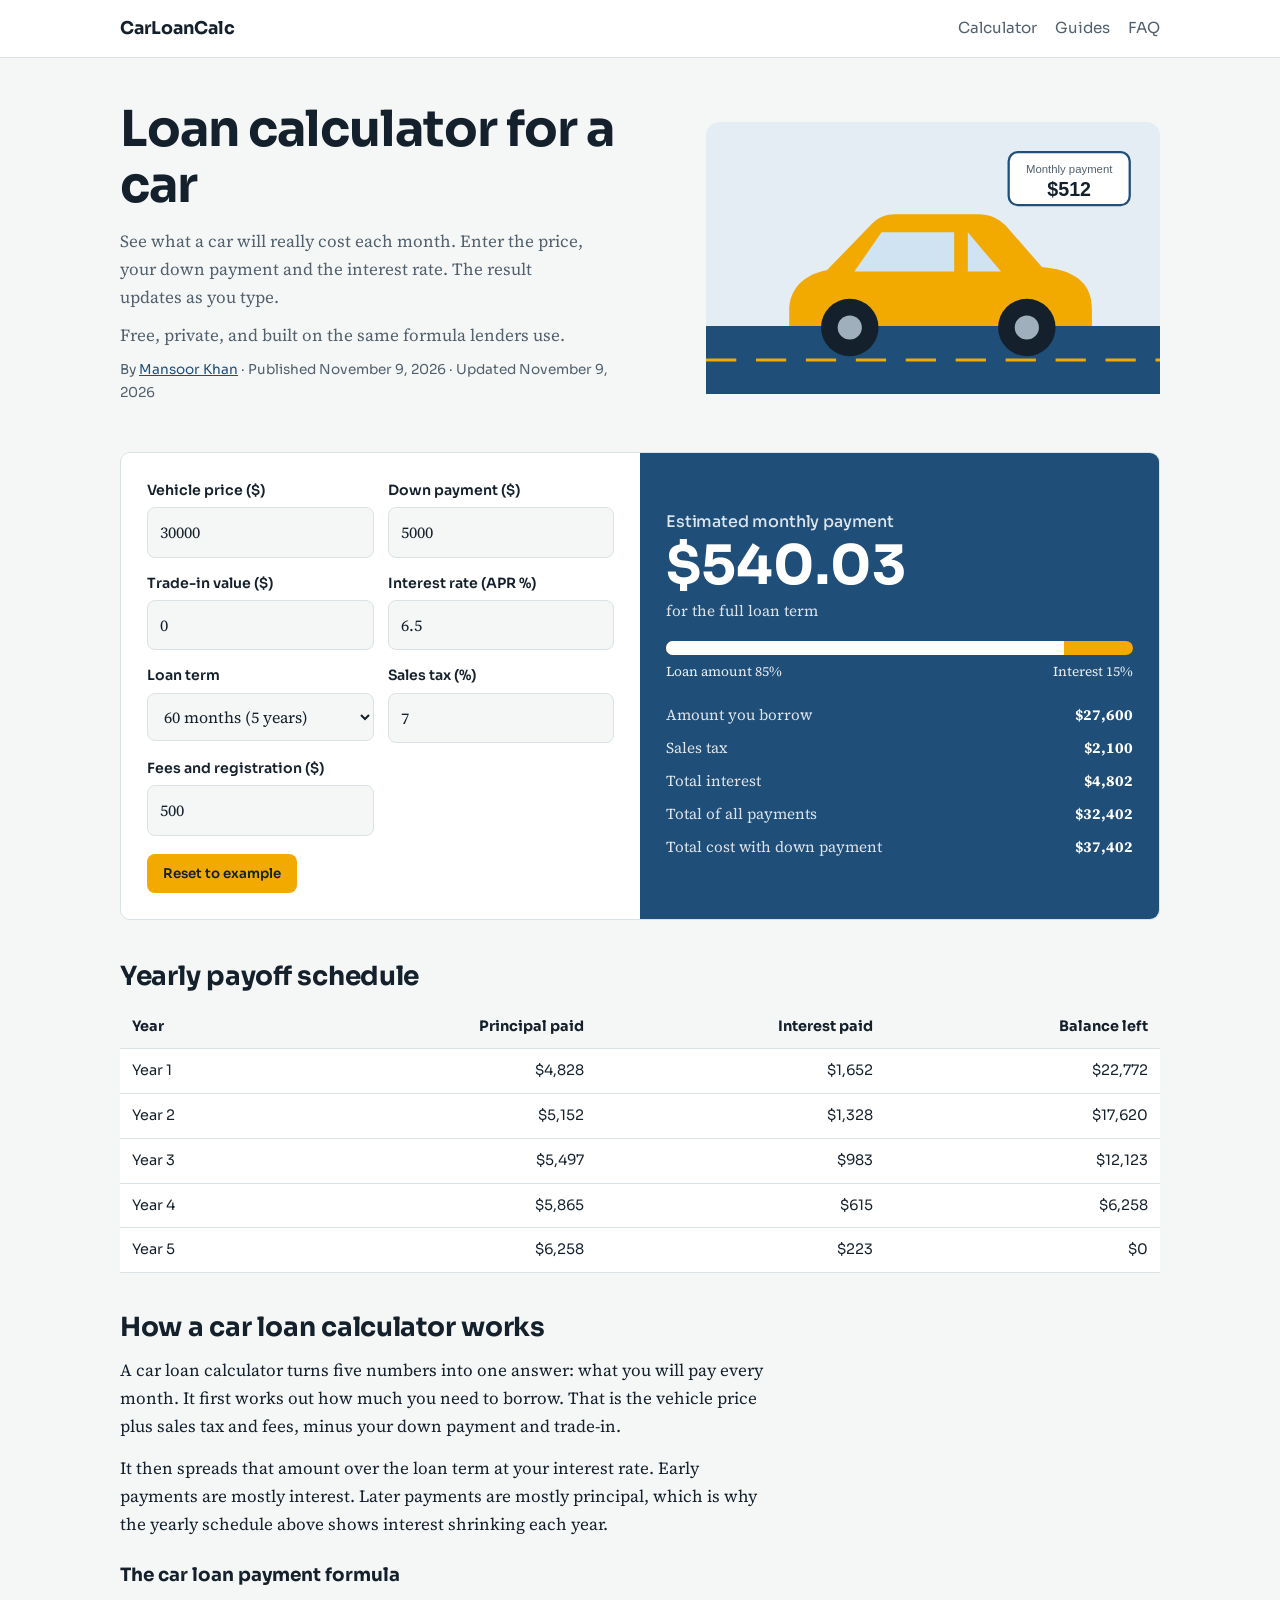
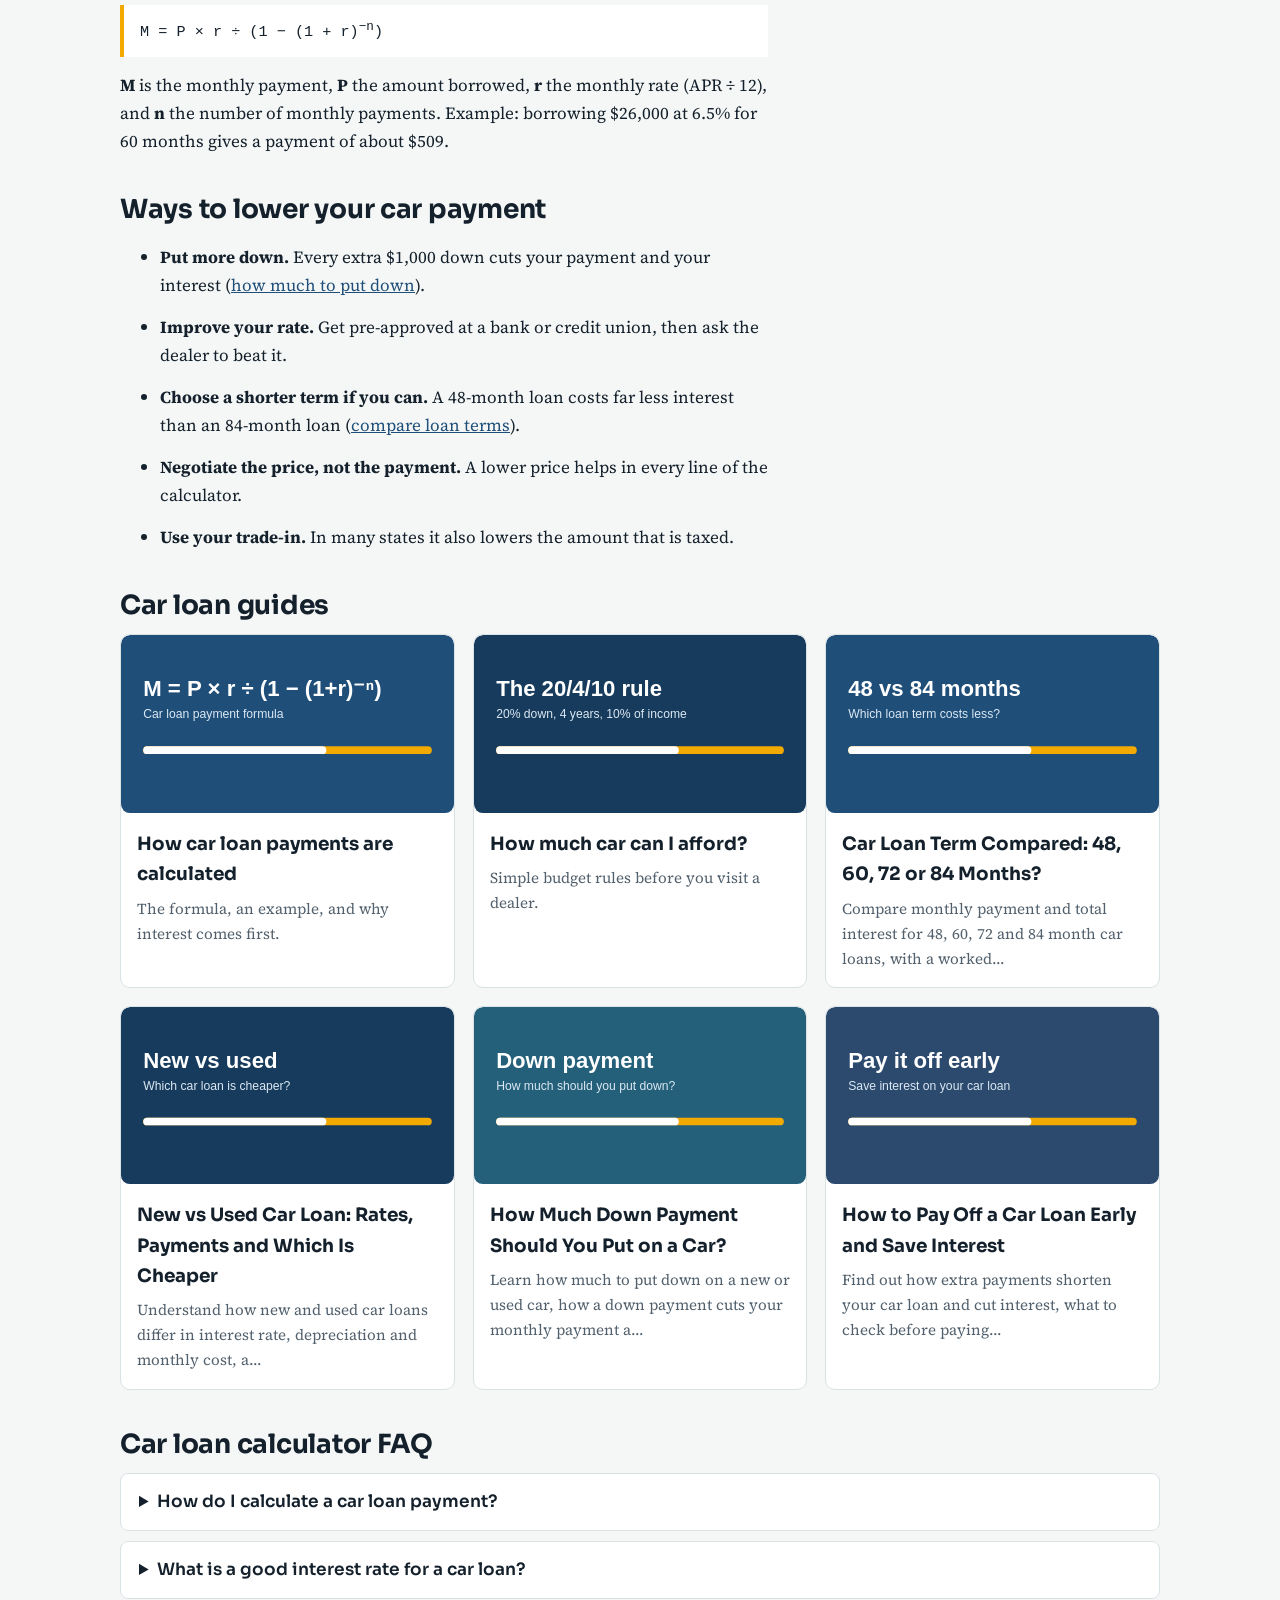
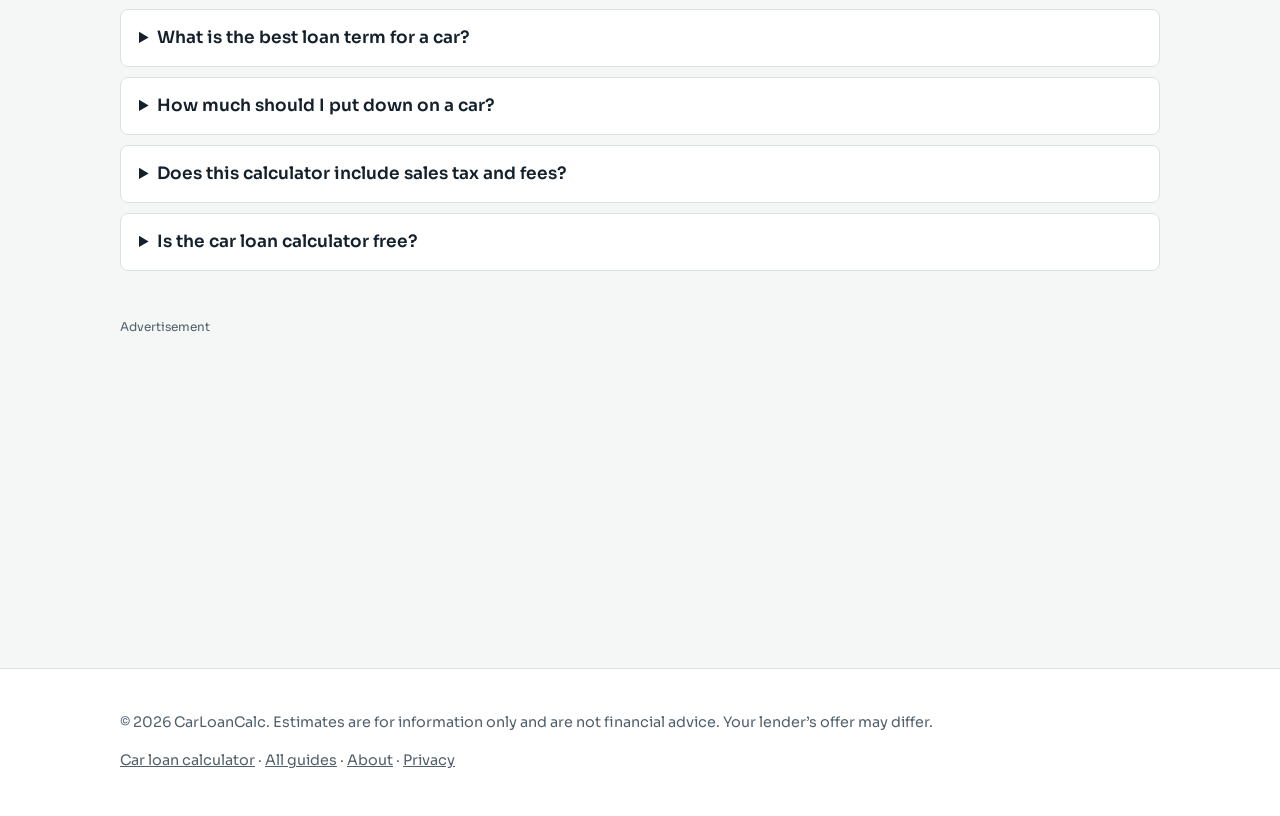
==== commit 9b4a0251: "Update ad iframe" ====
--- a/index.html
+++ b/index.html
@@ -43,4 +43,4 @@
 <a class="card" href="articles/how-car-loan-payments-are-calculated.html"><img src="images/article-formula.svg" width="600" height="320" loading="lazy" alt="Diagram showing principal and interest in a car loan payment"><div><h3>How car loan payments are calculated</h3><p>The formula, an example, and why interest comes first.</p></div></a>
 <a class="card" href="articles/how-much-car-can-i-afford.html"><img src="images/article-afford.svg" width="600" height="320" loading="lazy" alt="Budget illustration showing how much car you can afford"><div><h3>How much car can I afford?</h3><p>Simple budget rules before you visit a dealer.</p></div></a><a class="card" href="articles/car-loan-term-48-60-72-84-months.html"><img src="images/article-term.svg" width="600" height="320" loading="lazy" alt="Chart comparing 48, 60, 72 and 84 month car loan terms"><div><h3>Car Loan Term Compared: 48, 60, 72 or 84 Months?</h3><p>Compare monthly payment and total interest for 48, 60, 72 and 84 month car loans, with a worked…</p></div></a><a class="card" href="articles/new-vs-used-car-loan.html"><img src="images/article-used.svg" width="600" height="320" loading="lazy" alt="Comparison of a new and a used car loan"><div><h3>New vs Used Car Loan: Rates, Payments and Which Is Cheaper</h3><p>Understand how new and used car loans differ in interest rate, depreciation and monthly cost, a…</p></div></a><a class="card" href="articles/how-much-down-payment-on-a-car.html"><img src="images/article-down.svg" width="600" height="320" loading="lazy" alt="Illustration showing how a down payment reduces a car loan"><div><h3>How Much Down Payment Should You Put on a Car?</h3><p>Learn how much to put down on a new or used car, how a down payment cuts your monthly payment a…</p></div></a><a class="card" href="articles/how-to-pay-off-a-car-loan-early.html"><img src="images/article-early.svg" width="600" height="320" loading="lazy" alt="Illustration of paying off a car loan early"><div><h3>How to Pay Off a Car Loan Early and Save Interest</h3><p>Find out how extra payments shorten your car loan and cut interest, what to check before paying…</p></div></a></div></section>
 
-<section id="faq"><h2>Car loan calculator FAQ</h2><details><summary>How do I calculate a car loan payment?</summary><p>Subtract your down payment and trade-in from the vehicle price, add sales tax and fees, then divide the loan into equal monthly payments that include interest. Our car loan calculator does this instantly using the standard amortization formula.</p></details><details><summary>What is a good interest rate for a car loan?</summary><p>Rates depend on your credit score, loan term, and whether the car is new or used. Borrowers with strong credit usually get the lowest rates, so compare offers from a bank, a credit union, and the dealer before you sign.</p></details><details><summary>What is the best loan term for a car?</summary><p>Shorter terms such as 36 to 60 months cost less interest overall. Longer terms of 72 to 84 months lower the monthly payment but increase total interest and the risk of owing more than the car is worth.</p></details><details><summary>How much should I put down on a car?</summary><p>Many buyers aim for about 20% on a new car and 10% on a used car. A bigger down payment reduces your loan, your monthly payment, and the interest you pay.</p></details><details><summary>Does this calculator include sales tax and fees?</summary><p>Yes. Enter your local sales tax rate and any documentation or registration fees. They are added to the amount you borrow.</p></details><details><summary>Is the car loan calculator free?</summary><p>Yes. It is free, needs no sign-up, and runs entirely in your browser. Nothing you type is sent or stored.</p></details></section></main><aside class="ad" aria-label="Advertisement"><p>Advertisement</p><iframe src="https://www.profitableratecpmnetwork.com/fdi39i9ey?key=4be333bc82ce1e57d7cc0aa318245d4a" title="Advertisement" width="100%" height="250" loading="lazy" referrerpolicy="no-referrer" sandbox="allow-scripts allow-popups allow-popups-to-escape-sandbox"></iframe></aside><footer><div class="wrap"><p>&copy; 2026 CarLoanCalc. Estimates are for information only and are not financial advice. Your lender’s offer may differ.</p><p><a href="index.html">Car loan calculator</a> · <a href="index.html#articles">All guides</a> · <a href="about.html">About</a> · <a href="privacy.html">Privacy</a></p></div></footer><script src="js/calculator.js" defer></script></body></html>+<section id="faq"><h2>Car loan calculator FAQ</h2><details><summary>How do I calculate a car loan payment?</summary><p>Subtract your down payment and trade-in from the vehicle price, add sales tax and fees, then divide the loan into equal monthly payments that include interest. Our car loan calculator does this instantly using the standard amortization formula.</p></details><details><summary>What is a good interest rate for a car loan?</summary><p>Rates depend on your credit score, loan term, and whether the car is new or used. Borrowers with strong credit usually get the lowest rates, so compare offers from a bank, a credit union, and the dealer before you sign.</p></details><details><summary>What is the best loan term for a car?</summary><p>Shorter terms such as 36 to 60 months cost less interest overall. Longer terms of 72 to 84 months lower the monthly payment but increase total interest and the risk of owing more than the car is worth.</p></details><details><summary>How much should I put down on a car?</summary><p>Many buyers aim for about 20% on a new car and 10% on a used car. A bigger down payment reduces your loan, your monthly payment, and the interest you pay.</p></details><details><summary>Does this calculator include sales tax and fees?</summary><p>Yes. Enter your local sales tax rate and any documentation or registration fees. They are added to the amount you borrow.</p></details><details><summary>Is the car loan calculator free?</summary><p>Yes. It is free, needs no sign-up, and runs entirely in your browser. Nothing you type is sent or stored.</p></details></section></main><aside class="ad" aria-label="Advertisement"><p>Advertisement</p><iframe src="https://www.profitableratecpmnetwork.com/fdi39i9ey?key=4be333bc82ce1e57d7cc0aa318245d4a" width="100%" height="300" style="border: none; border-radius: 10px; overflow: hidden;" scrolling="no" loading="lazy" title="Ad"></iframe></aside><footer><div class="wrap"><p>&copy; 2026 CarLoanCalc. Estimates are for information only and are not financial advice. Your lender’s offer may differ.</p><p><a href="index.html">Car loan calculator</a> · <a href="index.html#articles">All guides</a> · <a href="about.html">About</a> · <a href="privacy.html">Privacy</a></p></div></footer><script src="js/calculator.js" defer></script></body></html>
--- a/css/style.css
+++ b/css/style.css
@@ -47,4 +47,4 @@
 @media(prefers-reduced-motion:reduce){html{scroll-behavior:auto}}
 .byline{font-family:Sora,system-ui,sans-serif;font-size:.85rem;color:var(--muted);margin:0 0 16px}
 .author-box{background:var(--surface);border:1px solid var(--line);border-radius:8px;padding:16px 18px;margin-top:28px}.author-box p{margin:6px 0 0}
-.ad{max-width:1080px;margin:0 auto;padding:10px 20px 30px}.ad p{font:.75rem Sora,sans-serif;color:var(--muted);margin:0 0 4px}.ad iframe{width:100%;height:250px;border:0;background:var(--surface)}
+.ad{max-width:1080px;margin:0 auto;padding:10px 20px 30px}.ad p{font:.75rem Sora,sans-serif;color:var(--muted);margin:0 0 4px}.ad iframe{display:block}
